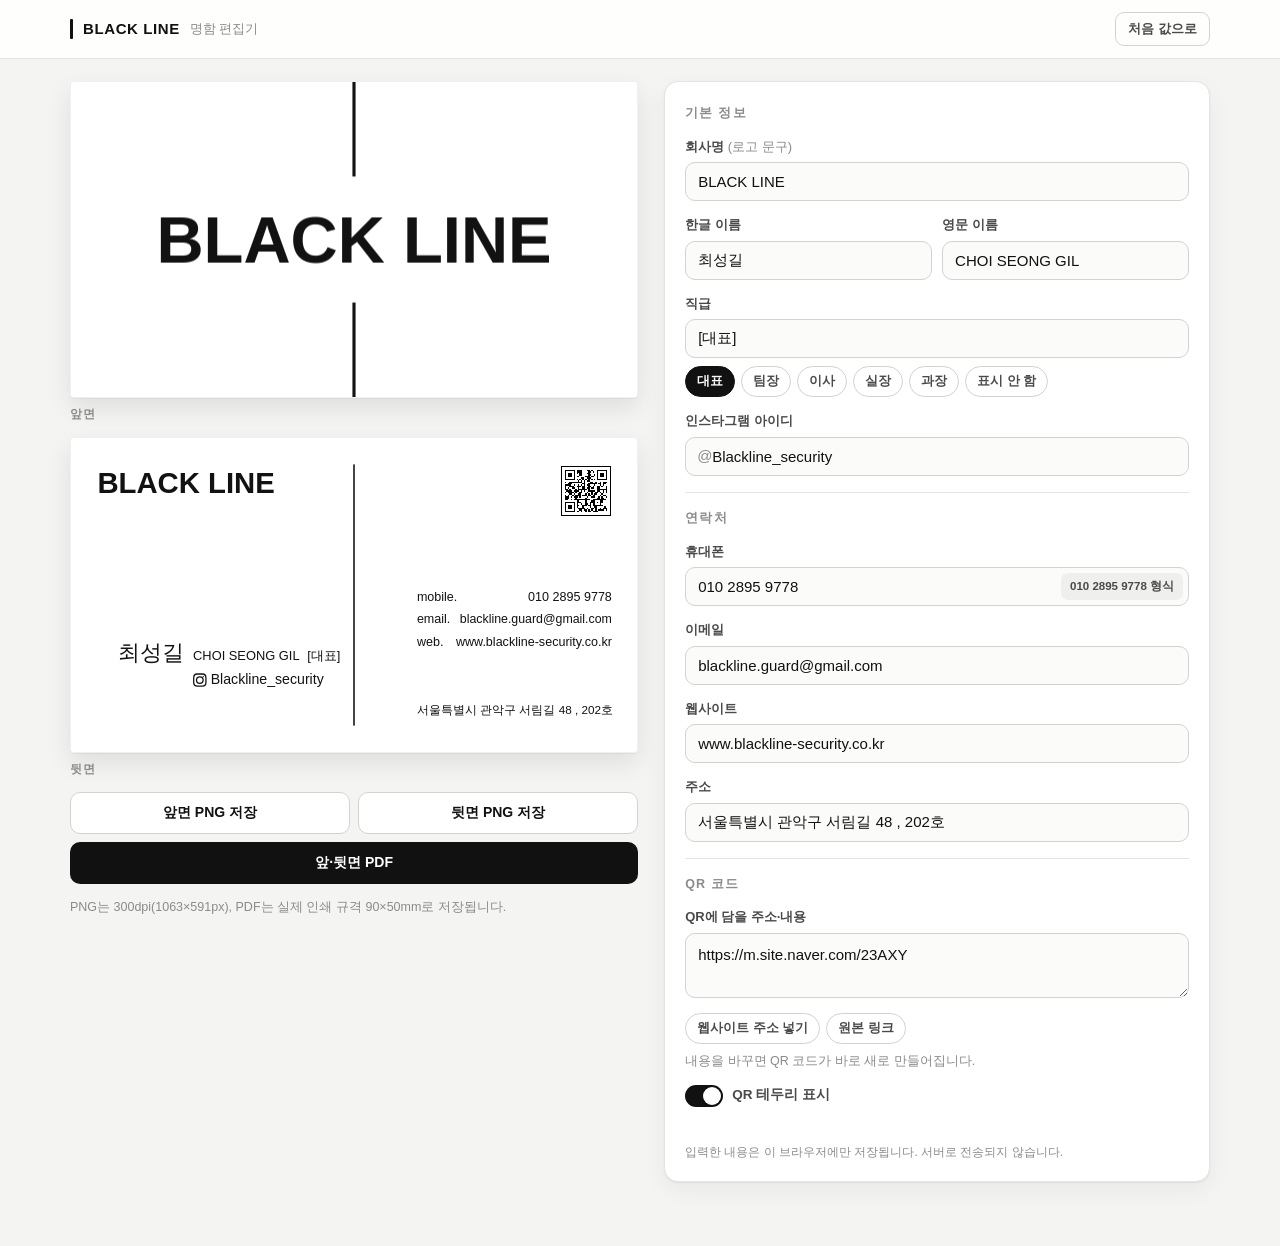
==== blackline-card/index.html @ d81f57b0 "blackline-card: BLACK LINE 명함 편집기 추가" ====
<!DOCTYPE html>
<html lang="ko">
<head>
<meta charset="utf-8">
<meta name="viewport" content="width=device-width, initial-scale=1, viewport-fit=cover">
<meta name="robots" content="noindex, nofollow">
<meta name="theme-color" content="#111111">
<title>BLACK LINE 명함 편집기</title>
<meta name="description" content="BLACK LINE 명함을 브라우저에서 바로 수정하고 PNG·PDF로 내려받는 편집기.">
<link rel="icon" href="favicon.svg" type="image/svg+xml">
<link rel="preload" href="fonts/PretendardVariable.woff2" as="font" type="font/woff2" crossorigin>
<link rel="stylesheet" href="styles.css">
</head>
<body>

<header class="topbar">
  <div class="topbar-inner">
    <div class="brand">
      <span class="brand-line" aria-hidden="true"></span>
      <span class="brand-name">BLACK LINE</span>
      <span class="brand-sub">명함 편집기</span>
    </div>
    <button type="button" id="resetBtn" class="btn ghost small">처음 값으로</button>
  </div>
</header>

<main class="layout">

  <section class="stage" aria-label="명함 미리보기">
    <div class="cards">
      <figure class="card-fig">
        <div class="card-frame"><canvas id="frontCanvas"></canvas></div>
        <figcaption>앞면</figcaption>
      </figure>
      <figure class="card-fig">
        <div class="card-frame"><canvas id="backCanvas"></canvas></div>
        <figcaption>뒷면</figcaption>
      </figure>
    </div>

    <div class="export">
      <button type="button" class="btn primary" data-export="png-front">앞면 PNG 저장</button>
      <button type="button" class="btn primary" data-export="png-back">뒷면 PNG 저장</button>
      <button type="button" class="btn dark" data-export="pdf">앞·뒷면 PDF</button>
    </div>
    <p class="hint-line">PNG는 300dpi(1063×591px), PDF는 실제 인쇄 규격 90×50mm로 저장됩니다.</p>
  </section>

  <section class="panel" aria-label="명함 정보 편집">

    <div class="group">
      <h2 class="group-title">기본 정보</h2>

      <div class="field">
        <label for="f-company">회사명 <span class="dim">(로고 문구)</span></label>
        <input id="f-company" data-key="company" type="text" autocomplete="off" spellcheck="false">
      </div>

      <div class="row two">
        <div class="field">
          <label for="f-name">한글 이름</label>
          <input id="f-name" data-key="name" type="text" autocomplete="off">
        </div>
        <div class="field">
          <label for="f-nameEn">영문 이름</label>
          <input id="f-nameEn" data-key="nameEn" type="text" autocomplete="off" spellcheck="false">
        </div>
      </div>

      <div class="field">
        <label for="f-role">직급</label>
        <input id="f-role" data-key="role" type="text" autocomplete="off">
        <div class="chips" id="roleChips">
          <button type="button" class="chip" data-role="[대표]">대표</button>
          <button type="button" class="chip" data-role="[팀장]">팀장</button>
          <button type="button" class="chip" data-role="[이사]">이사</button>
          <button type="button" class="chip" data-role="[실장]">실장</button>
          <button type="button" class="chip" data-role="[과장]">과장</button>
          <button type="button" class="chip" data-role="">표시 안 함</button>
        </div>
      </div>

      <div class="field">
        <label for="f-insta">인스타그램 아이디</label>
        <div class="input-wrap">
          <span class="prefix">@</span>
          <input id="f-insta" data-key="insta" type="text" autocomplete="off" spellcheck="false">
        </div>
      </div>
    </div>

    <div class="group">
      <h2 class="group-title">연락처</h2>

      <div class="field">
        <label for="f-phone">휴대폰</label>
        <div class="input-wrap">
          <input id="f-phone" class="has-btn" data-key="phone" type="tel" inputmode="tel" autocomplete="off">
          <button type="button" class="in-btn" id="phoneFormat">010 2895 9778 형식</button>
        </div>
      </div>

      <div class="field">
        <label for="f-email">이메일</label>
        <input id="f-email" data-key="email" type="email" inputmode="email" autocomplete="off" spellcheck="false">
      </div>

      <div class="field">
        <label for="f-web">웹사이트</label>
        <input id="f-web" data-key="web" type="text" inputmode="url" autocomplete="off" spellcheck="false">
      </div>

      <div class="field">
        <label for="f-address">주소</label>
        <input id="f-address" data-key="address" type="text" autocomplete="off">
      </div>
    </div>

    <div class="group">
      <h2 class="group-title">QR 코드</h2>

      <div class="field">
        <label for="f-qr">QR에 담을 주소·내용</label>
        <textarea id="f-qr" data-key="qr" rows="2" spellcheck="false"></textarea>
        <div class="chips">
          <button type="button" class="chip" id="qrFromWeb">웹사이트 주소 넣기</button>
          <button type="button" class="chip" id="qrNaver">원본 링크</button>
        </div>
        <p class="hint" id="qrHint">내용을 바꾸면 QR 코드가 바로 새로 만들어집니다.</p>
      </div>

      <label class="switch">
        <input type="checkbox" data-key="qrFrame" id="f-qrFrame">
        <span>QR 테두리 표시</span>
      </label>
    </div>

    <p class="foot-note">입력한 내용은 이 브라우저에만 저장됩니다. 서버로 전송되지 않습니다.</p>
  </section>

</main>

<div class="toast" id="toast" role="status" aria-live="polite"></div>

<script src="vendor/qrcode.js"></script>
<script src="vendor/jspdf.umd.min.js"></script>
<script src="app.js"></script>
</body>
</html>
---- blackline-card/styles.css ----
@font-face {
  font-family: 'Pretendard';
  src: url('fonts/PretendardVariable.woff2') format('woff2-variations'),
       url('fonts/PretendardVariable.woff2') format('woff2');
  font-weight: 45 920;
  font-style: normal;
  font-display: swap;
}

:root {
  --ink: #111111;
  --ink-soft: #4a4a4a;
  --dim: #8b8b8b;
  --line: #e4e4e2;
  --line-strong: #d2d2cf;
  --bg: #f4f4f2;
  --paper: #ffffff;
  --radius: 14px;
  --shadow: 0 1px 2px rgba(0,0,0,.06), 0 8px 24px rgba(0,0,0,.05);
  --font: 'Pretendard', -apple-system, BlinkMacSystemFont, 'Apple SD Gothic Neo', 'Noto Sans KR', 'Malgun Gothic', sans-serif;
}

* { box-sizing: border-box; }

html, body { margin: 0; padding: 0; }

body {
  background: var(--bg);
  color: var(--ink);
  font-family: var(--font);
  font-size: 15px;
  line-height: 1.5;
  -webkit-font-smoothing: antialiased;
  -webkit-text-size-adjust: 100%;
}

/* ---------- top bar ---------- */

.topbar {
  position: sticky;
  top: 0;
  z-index: 20;
  background: rgba(255,255,255,.86);
  backdrop-filter: saturate(180%) blur(12px);
  -webkit-backdrop-filter: saturate(180%) blur(12px);
  border-bottom: 1px solid var(--line);
}

.topbar-inner {
  max-width: 1180px;
  margin: 0 auto;
  padding: 12px 20px;
  display: flex;
  align-items: center;
  justify-content: space-between;
  gap: 12px;
}

.brand {
  display: flex;
  align-items: center;
  gap: 10px;
  min-width: 0;
}

.brand-line {
  width: 3px;
  height: 20px;
  background: var(--ink);
  display: inline-block;
  border-radius: 1px;
}

.brand-name {
  font-weight: 800;
  letter-spacing: .04em;
  font-size: 15px;
}

.brand-sub {
  font-size: 13px;
  color: var(--dim);
  font-weight: 500;
  white-space: nowrap;
}

/* ---------- layout ---------- */

.layout {
  max-width: 1180px;
  margin: 0 auto;
  padding: 22px 20px 64px;
  display: grid;
  grid-template-columns: minmax(0, 1.02fr) minmax(0, .98fr);
  gap: 26px;
  align-items: start;
}

.stage {
  position: sticky;
  top: 74px;
  display: flex;
  flex-direction: column;
  gap: 14px;
}

.cards { display: flex; flex-direction: column; gap: 14px; }

.card-fig { margin: 0; }

.card-frame {
  background: #fff;
  border-radius: 4px;
  box-shadow: 0 1px 1px rgba(0,0,0,.05), 0 10px 26px rgba(0,0,0,.09);
  overflow: hidden;
  line-height: 0;
  border: 1px solid rgba(0,0,0,.06);
}

.card-frame canvas {
  display: block;
  width: 100%;
  height: auto;
  aspect-ratio: 90 / 50;
}

.card-fig figcaption {
  margin-top: 7px;
  font-size: 12px;
  font-weight: 600;
  letter-spacing: .08em;
  color: var(--dim);
}

/* ---------- buttons ---------- */

.btn {
  -webkit-appearance: none;
  appearance: none;
  border: 1px solid transparent;
  border-radius: 10px;
  padding: 11px 16px;
  font-family: inherit;
  font-size: 14px;
  font-weight: 600;
  cursor: pointer;
  transition: background .15s, color .15s, border-color .15s, transform .06s;
  white-space: nowrap;
}

.btn:active { transform: translateY(1px); }

.btn.primary {
  background: #fff;
  border-color: var(--line-strong);
  color: var(--ink);
}
.btn.primary:hover { background: #f7f7f5; }

.btn.dark {
  background: var(--ink);
  color: #fff;
}
.btn.dark:hover { background: #262626; }

.btn.ghost {
  background: transparent;
  border-color: var(--line-strong);
  color: var(--ink-soft);
}
.btn.ghost:hover { background: #efefed; }

.btn.small { padding: 7px 12px; font-size: 13px; border-radius: 9px; }

.btn[disabled] { opacity: .5; cursor: default; }

.export {
  display: grid;
  grid-template-columns: 1fr 1fr;
  gap: 8px;
}
.export .btn.dark { grid-column: 1 / -1; }

.hint-line {
  margin: 0;
  font-size: 12.5px;
  line-height: 1.5;
  color: var(--dim);
}

/* ---------- panel ---------- */

.panel {
  background: var(--paper);
  border: 1px solid var(--line);
  border-radius: var(--radius);
  box-shadow: var(--shadow);
  padding: 6px 20px 20px;
}

.group { padding: 16px 0; border-bottom: 1px solid var(--line); }
.group:last-of-type { border-bottom: 0; }

.group-title {
  margin: 0 0 14px;
  font-size: 12.5px;
  font-weight: 700;
  letter-spacing: .1em;
  color: var(--dim);
}

.field { margin-bottom: 14px; }
.field:last-child { margin-bottom: 0; }

.field label {
  display: block;
  margin-bottom: 6px;
  font-size: 13px;
  font-weight: 600;
  color: var(--ink-soft);
}

.field label .dim { color: var(--dim); font-weight: 500; }

input[type="text"],
input[type="tel"],
input[type="email"],
textarea {
  width: 100%;
  font-family: inherit;
  font-size: 15px;
  color: var(--ink);
  background: #fbfbfa;
  border: 1px solid var(--line-strong);
  border-radius: 10px;
  padding: 10px 12px;
  outline: none;
  transition: border-color .15s, background .15s, box-shadow .15s;
  -webkit-appearance: none;
  appearance: none;
}

textarea { resize: vertical; min-height: 56px; line-height: 1.45; }

input:focus, textarea:focus {
  border-color: #8c8c8c;
  background: #fff;
  box-shadow: 0 0 0 3px rgba(17,17,17,.06);
}

.row.two { display: grid; grid-template-columns: 1fr 1fr; gap: 10px; }

.input-wrap { position: relative; display: flex; align-items: center; }

.input-wrap .prefix {
  position: absolute;
  left: 12px;
  font-size: 15px;
  color: var(--dim);
  pointer-events: none;
}
.input-wrap .prefix + input { padding-left: 26px; }

.in-btn {
  position: absolute;
  right: 6px;
  border: 0;
  background: #efefed;
  color: var(--ink-soft);
  font-family: inherit;
  font-size: 11.5px;
  font-weight: 600;
  padding: 6px 9px;
  border-radius: 7px;
  cursor: pointer;
}
.in-btn:hover { background: #e5e5e2; }
.input-wrap input.has-btn { padding-right: 122px; }

.chips {
  display: flex;
  flex-wrap: wrap;
  gap: 6px;
  margin-top: 8px;
}

.chip {
  border: 1px solid var(--line-strong);
  background: #fff;
  color: var(--ink-soft);
  font-family: inherit;
  font-size: 12.5px;
  font-weight: 600;
  padding: 6px 11px;
  border-radius: 999px;
  cursor: pointer;
  transition: background .15s, color .15s, border-color .15s;
}
.chip:hover { background: #f2f2f0; }
.chip.on { background: var(--ink); color: #fff; border-color: var(--ink); }

.switch {
  display: inline-flex;
  align-items: center;
  gap: 9px;
  font-size: 13.5px;
  font-weight: 600;
  color: var(--ink-soft);
  cursor: pointer;
  user-select: none;
}
.switch input {
  -webkit-appearance: none;
  appearance: none;
  width: 38px;
  height: 22px;
  border-radius: 999px;
  background: #dcdcd9;
  position: relative;
  cursor: pointer;
  transition: background .18s;
  margin: 0;
  flex: none;
}
.switch input::after {
  content: "";
  position: absolute;
  top: 2px; left: 2px;
  width: 18px; height: 18px;
  border-radius: 50%;
  background: #fff;
  box-shadow: 0 1px 2px rgba(0,0,0,.2);
  transition: transform .18s;
}
.switch input:checked { background: var(--ink); }
.switch input:checked::after { transform: translateX(16px); }

.hint { margin: 8px 0 0; font-size: 12.5px; color: var(--dim); line-height: 1.5; }
.hint.warn { color: #a3311f; }

.foot-note {
  margin: 14px 0 0;
  font-size: 12px;
  color: var(--dim);
  line-height: 1.5;
}

/* ---------- toast ---------- */

.toast {
  position: fixed;
  left: 50%;
  bottom: 26px;
  transform: translate(-50%, 16px);
  background: rgba(17,17,17,.94);
  color: #fff;
  font-size: 13.5px;
  font-weight: 600;
  padding: 11px 18px;
  border-radius: 999px;
  opacity: 0;
  pointer-events: none;
  transition: opacity .2s, transform .2s;
  z-index: 50;
  max-width: calc(100vw - 40px);
  text-align: center;
}
.toast.show { opacity: 1; transform: translate(-50%, 0); }

/* ---------- responsive ---------- */

@media (max-width: 900px) {
  .layout {
    grid-template-columns: minmax(0, 1fr);
    gap: 18px;
    padding: 16px 14px 56px;
  }
  .stage {
    position: static;
    gap: 12px;
    order: -1;
  }
  .topbar-inner { padding: 10px 14px; }
  .brand-sub { display: none; }
  .panel { padding: 2px 16px 18px; }
  .cards { gap: 12px; }
}

@media (max-width: 420px) {
  .row.two { grid-template-columns: 1fr; }
  .export { grid-template-columns: 1fr; }
  .export .btn.dark { grid-column: auto; }
}

@media print {
  .topbar, .panel, .export, .hint-line, .card-fig figcaption { display: none !important; }
  body { background: #fff; }
  .layout { display: block; padding: 0; }
  .stage { position: static; }
  .card-frame { box-shadow: none; border: 0; }
}
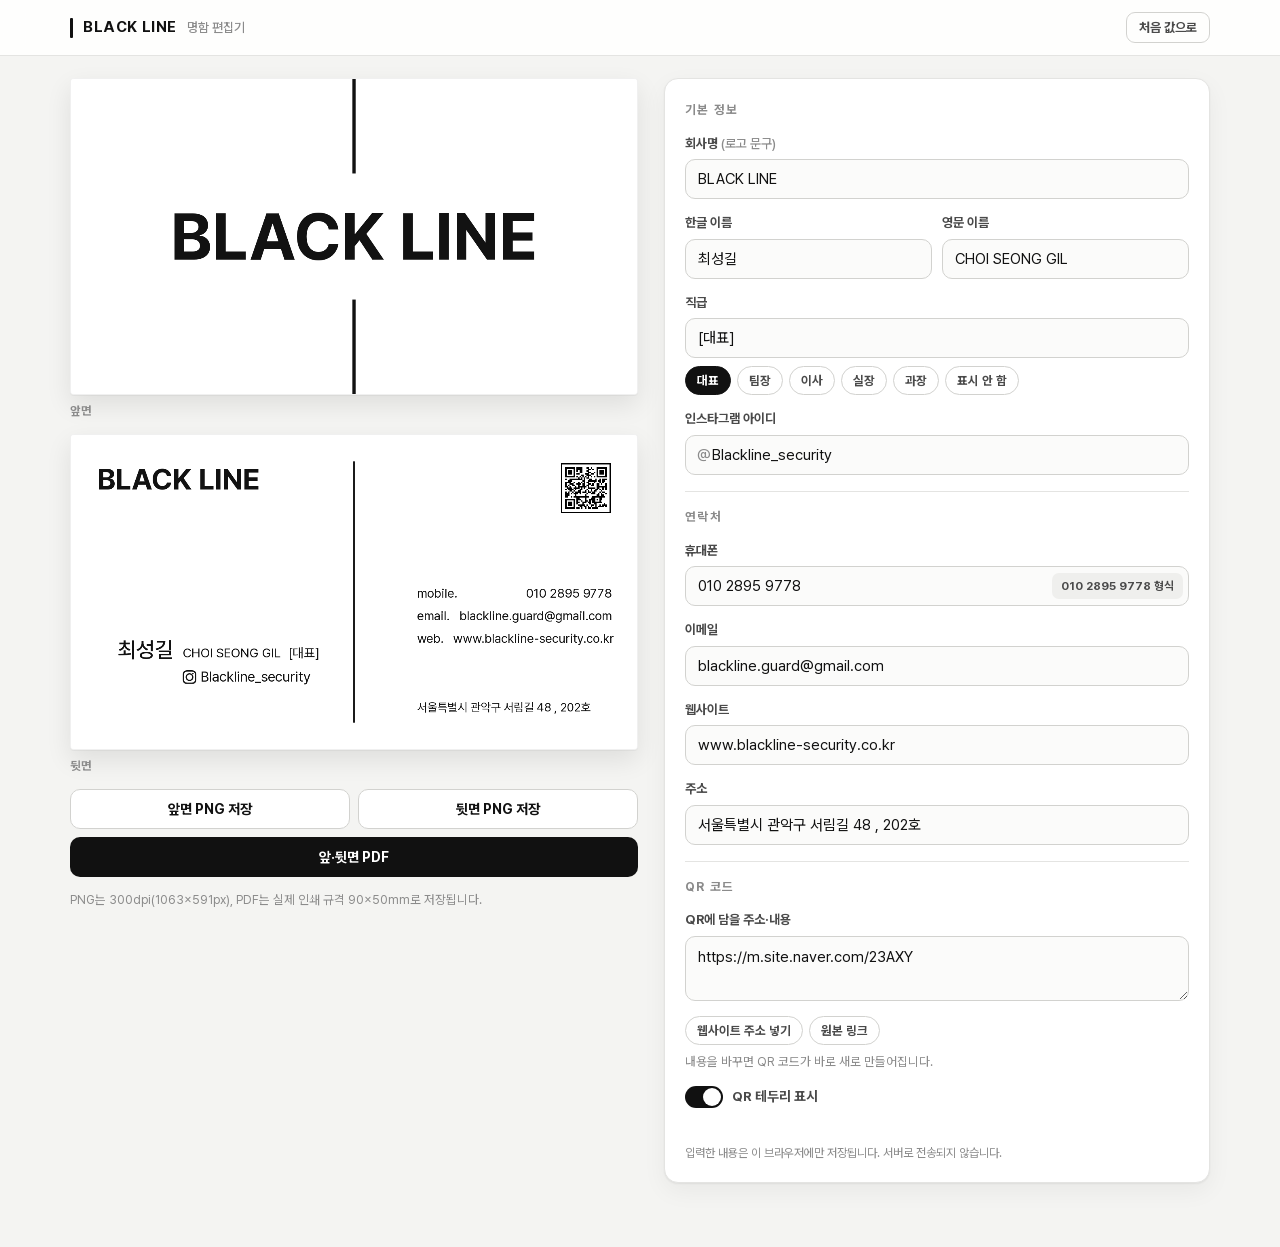
==== commit 5843ecf8: "blackline-card: 굵기별 정적 폰트로 교체(로고 굵기 반영)" ====
--- a/blackline-card/index.html
+++ b/blackline-card/index.html
@@ -8,7 +8,7 @@
 <title>BLACK LINE 명함 편집기</title>
 <meta name="description" content="BLACK LINE 명함을 브라우저에서 바로 수정하고 PNG·PDF로 내려받는 편집기.">
 <link rel="icon" href="favicon.svg" type="image/svg+xml">
-<link rel="preload" href="fonts/PretendardVariable.woff2" as="font" type="font/woff2" crossorigin>
+<link rel="preload" href="fonts/Pretendard-Bold.woff2" as="font" type="font/woff2" crossorigin>
 <link rel="stylesheet" href="styles.css">
 </head>
 <body>
--- a/blackline-card/styles.css
+++ b/blackline-card/styles.css
@@ -1,8 +1,21 @@
 @font-face {
   font-family: 'Pretendard';
-  src: url('fonts/PretendardVariable.woff2') format('woff2-variations'),
-       url('fonts/PretendardVariable.woff2') format('woff2');
-  font-weight: 45 920;
+  src: url('fonts/Pretendard-Regular.woff2') format('woff2');
+  font-weight: 400;
+  font-style: normal;
+  font-display: swap;
+}
+@font-face {
+  font-family: 'Pretendard';
+  src: url('fonts/Pretendard-Medium.woff2') format('woff2');
+  font-weight: 500;
+  font-style: normal;
+  font-display: swap;
+}
+@font-face {
+  font-family: 'Pretendard';
+  src: url('fonts/Pretendard-Bold.woff2') format('woff2');
+  font-weight: 700;
   font-style: normal;
   font-display: swap;
 }
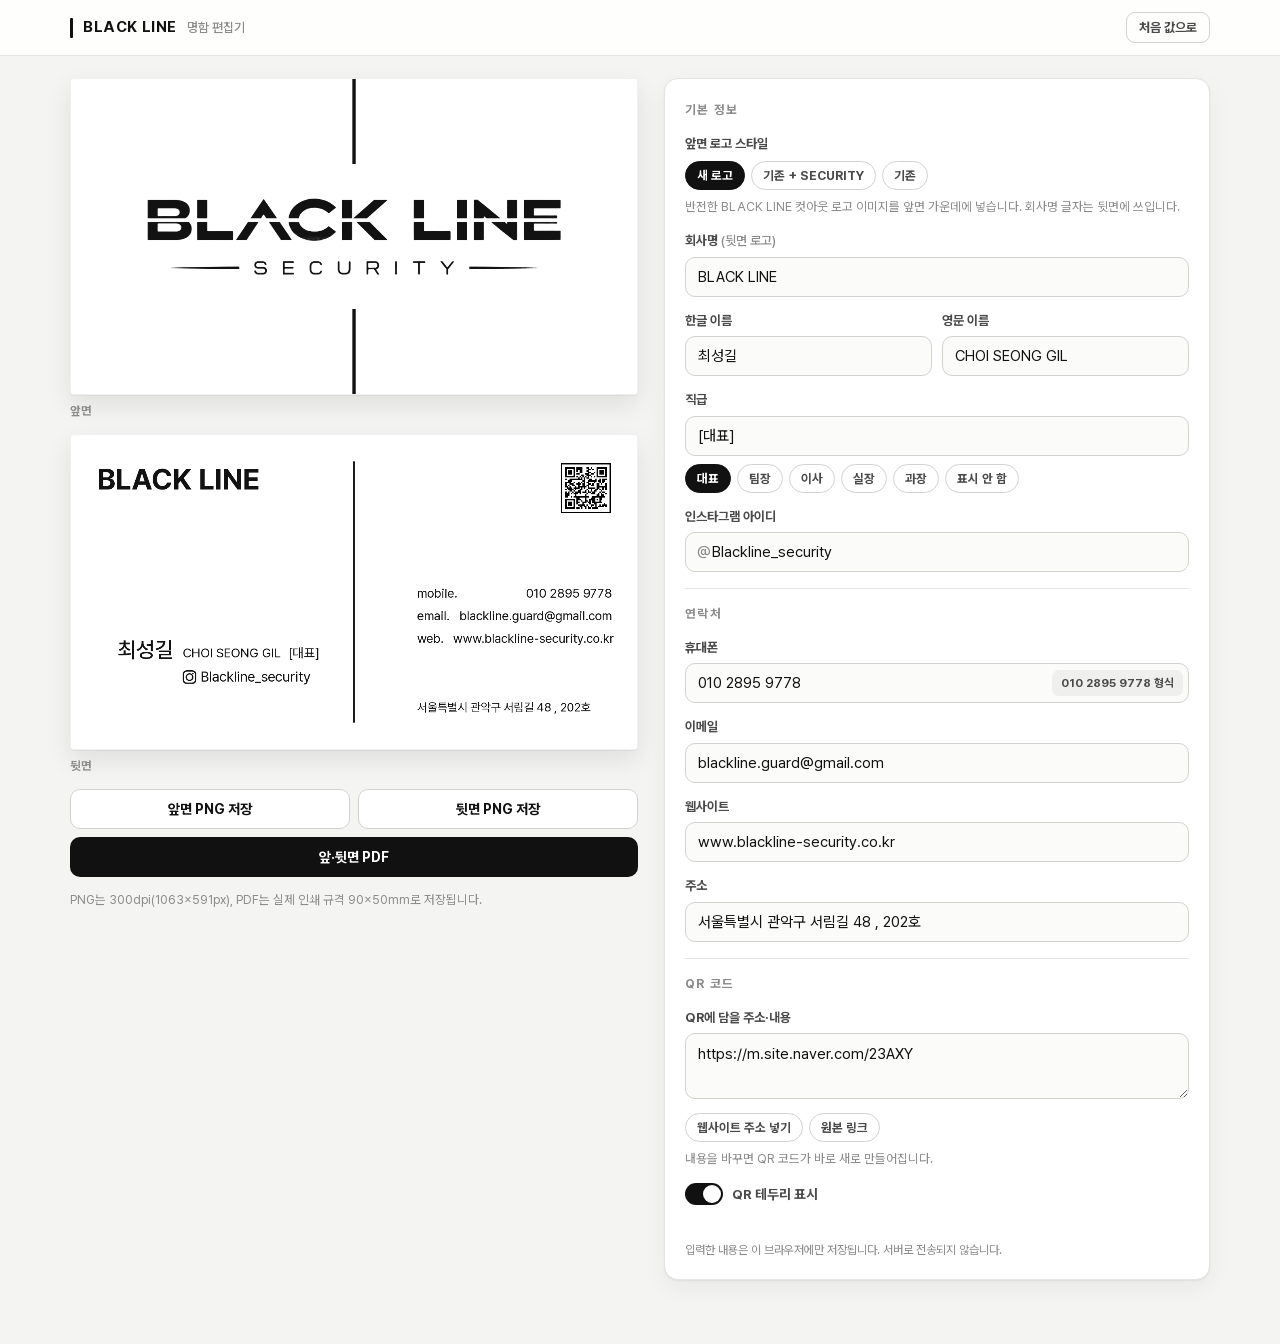
==== commit 083c90a5: "명함 편집기 앞면 새 로고(색 반전 컷아웃) 적용 및 로고 스타일 3종 선택" ====
--- a/blackline-card/index.html
+++ b/blackline-card/index.html
@@ -52,7 +52,17 @@
       <h2 class="group-title">기본 정보</h2>
 
       <div class="field">
-        <label for="f-company">회사명 <span class="dim">(로고 문구)</span></label>
+        <label>앞면 로고 스타일</label>
+        <div class="chips" id="logoChips" role="group" aria-label="앞면 로고 스타일">
+          <button type="button" class="chip" data-logo="image">새 로고</button>
+          <button type="button" class="chip" data-logo="textsec">기존 + SECURITY</button>
+          <button type="button" class="chip" data-logo="text">기존</button>
+        </div>
+        <p class="hint" id="logoHint">새 로고는 BLACK LINE 컷아웃 로고 이미지로, 세 가지 모두 위·아래 중앙 세로선은 그대로 유지됩니다.</p>
+      </div>
+
+      <div class="field">
+        <label for="f-company">회사명 <span class="dim" id="companyDim">(로고 문구)</span></label>
         <input id="f-company" data-key="company" type="text" autocomplete="off" spellcheck="false">
       </div>
 
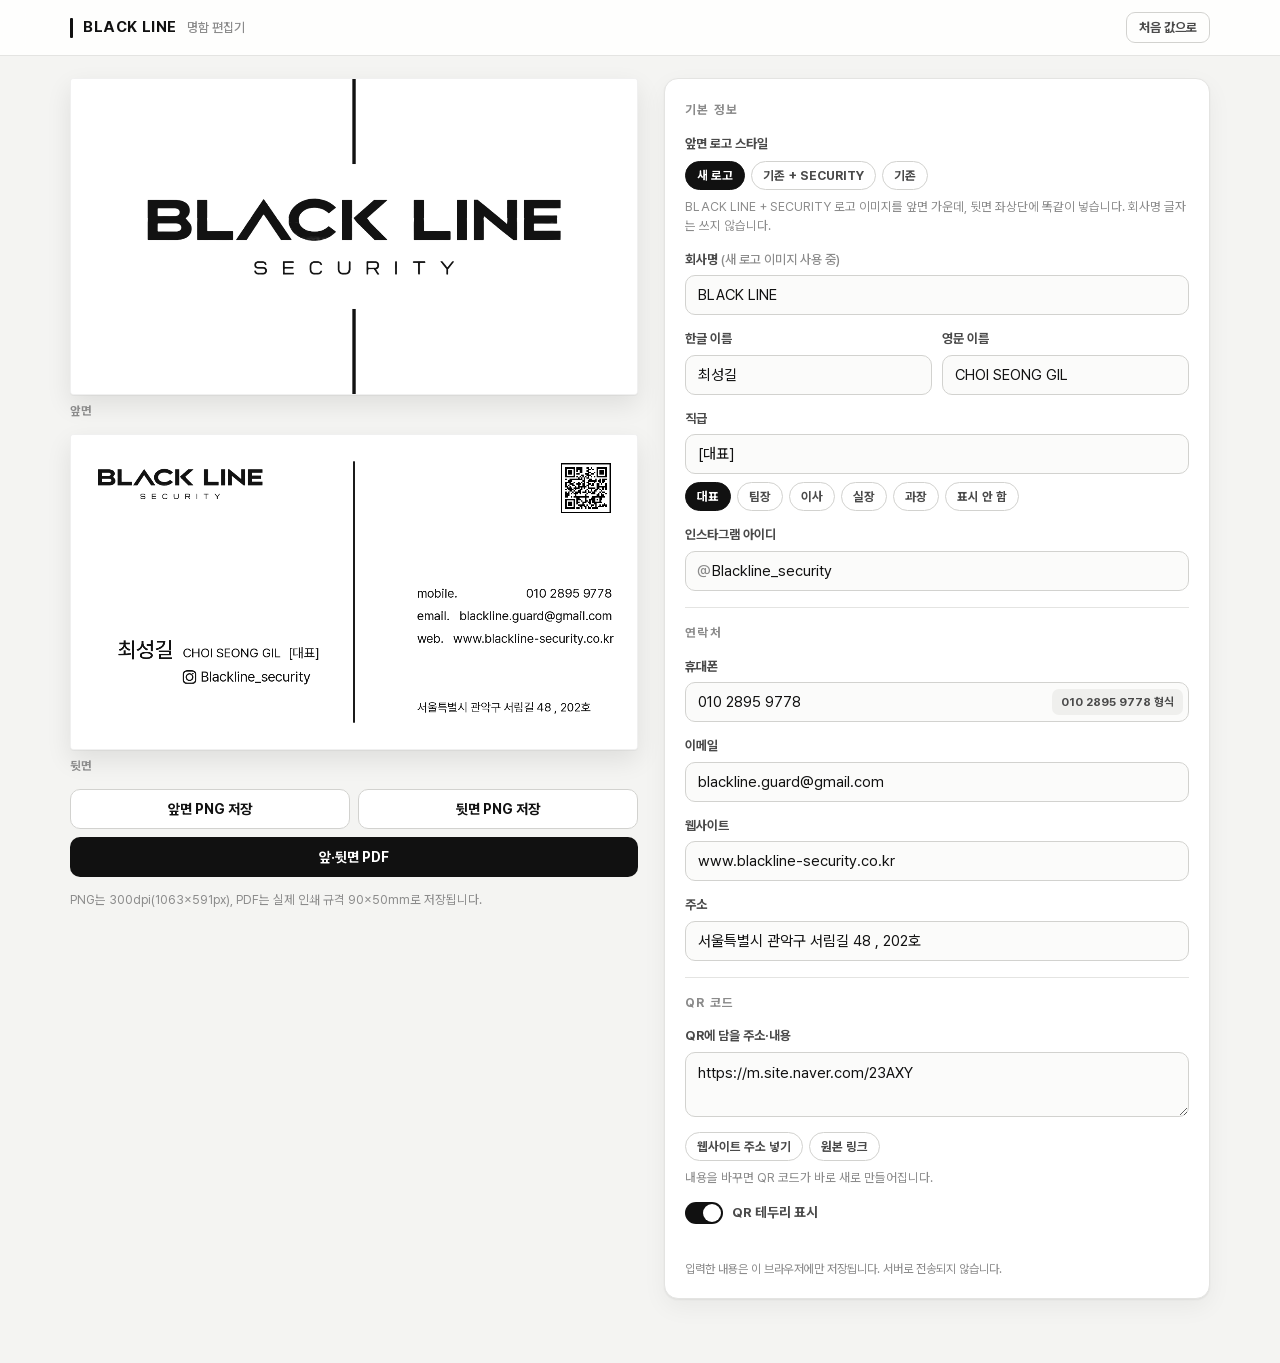
==== commit d00f5b58: "index.html 자산 캐시 버전 v=4 적용" ====
--- a/blackline-card/index.html
+++ b/blackline-card/index.html
@@ -9,7 +9,7 @@
 <meta name="description" content="BLACK LINE 명함을 브라우저에서 바로 수정하고 PNG·PDF로 내려받는 편집기.">
 <link rel="icon" href="favicon.svg" type="image/svg+xml">
 <link rel="preload" href="fonts/Pretendard-Bold.woff2" as="font" type="font/woff2" crossorigin>
-<link rel="stylesheet" href="styles.css">
+<link rel="stylesheet" href="styles.css?v=4">
 </head>
 <body>
 
@@ -154,6 +154,6 @@
 
 <script src="vendor/qrcode.js"></script>
 <script src="vendor/jspdf.umd.min.js"></script>
-<script src="app.js"></script>
+<script src="app.js?v=4"></script>
 </body>
 </html>
